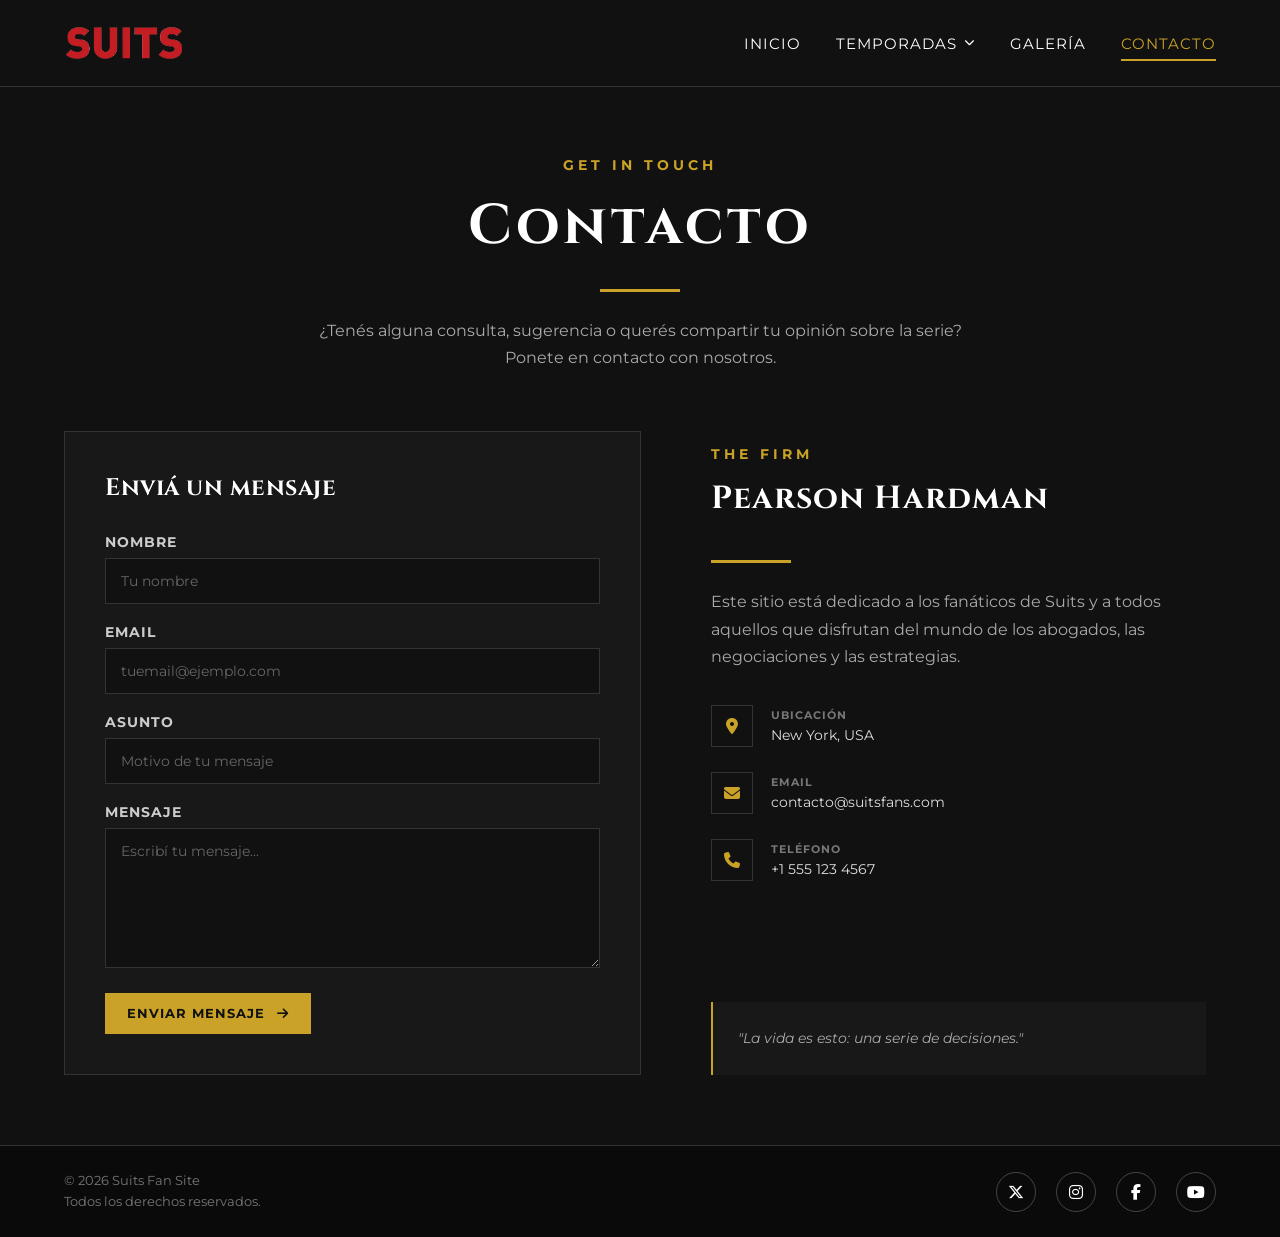
==== contacto.html @ 2948e841 "initial commit" ====
<!DOCTYPE html>
<html lang="es">

<head>
    <meta charset="UTF-8">
    <meta name="viewport" content="width=device-width, initial-scale=1.0">

    <title>Suits | Contacto</title>

    <!-- Font Awesome -->
    <link rel="stylesheet" href="https://cdnjs.cloudflare.com/ajax/libs/font-awesome/6.5.2/css/all.min.css">
    <link rel="preconnect" href="https://fonts.googleapis.com">
    <link rel="preconnect" href="https://fonts.gstatic.com" crossorigin>
    <link
        href="https://fonts.googleapis.com/css2?family=Cinzel:wght@400;500;600;700&family=Montserrat:wght@400;500;600;700&display=swap"
        rel="stylesheet">
    <!-- Hoja de estilos -->
    <link rel="stylesheet" href="CSS/estilos.css">
</head>

<body>

    <!-- CABECERA -->
    <header class="header">
        <div class="contenedor header-contenido">

            <a href="index.html" class="logo">
                <img src="IMG/logo.webp" alt="Suits">
            </a>

            <nav class="navegacion">

                <button class="boton-menu" aria-label="Abrir menú">
                    <i class="fa-solid fa-bars"></i>
                </button>

                <ul>
                    <li><a href="index.html">Inicio</a></li>
                    <li class="menu-desplegable">
    <a href="temporadas.html" class="enlace-temporadas">
        Temporadas
        <i class="fa-solid fa-chevron-down"></i>
    </a>

    <ul class="submenu-temporadas">
        <li>
            <a href="temporada.html?temporada=1">Temporada 1</a>
        </li>
        <li>
            <a href="temporada.html?temporada=2">Temporada 2</a>
        </li>
        <li>
            <a href="temporada.html?temporada=3">Temporada 3</a>
        </li>
        <li>
            <a href="temporada.html?temporada=4">Temporada 4</a>
        </li>
        <li>
            <a href="temporada.html?temporada=5">Temporada 5</a>
        </li>
        <li>
            <a href="temporada.html?temporada=6">Temporada 6</a>
        </li>
        <li>
            <a href="temporada.html?temporada=7">Temporada 7</a>
        </li>
        <li>
            <a href="temporada.html?temporada=8">Temporada 8</a>
        </li>
        <li>
            <a href="temporada.html?temporada=9">Temporada 9</a>
        </li>
    </ul>
</li>
                    <li><a href="galerias.html">Galería</a></li>
                    <li><a href="contacto.html" class="activo">Contacto</a></li>
                </ul>

            </nav>


        </div>
    </header>


    <!-- CONTENIDO PRINCIPAL -->
    <main>

        <section class="contacto">

            <div class="contenedor">

                <!-- TÍTULO -->
                <div class="titulo-seccion">

                    <p class="subtitulo">GET IN TOUCH</p>

                    <h1>Contacto</h1>

                    <div class="linea-dorada"></div>

                    <p>
                        ¿Tenés alguna consulta, sugerencia o querés compartir
                        tu opinión sobre la serie? Ponete en contacto con nosotros.
                    </p>

                </div>


                <!-- CONTENIDO DE CONTACTO -->
                <div class="contenido-contacto">

                    <!-- FORMULARIO -->
                    <div class="formulario-contacto">

                        <h2>Enviá un mensaje</h2>

                        <form>

                            <div class="campo">
                                <label for="nombre">Nombre</label>

                                <input type="text" id="nombre" name="nombre" placeholder="Tu nombre" required>
                            </div>


                            <div class="campo">
                                <label for="email">Email</label>

                                <input type="email" id="email" name="email" placeholder="tuemail@ejemplo.com" required>
                            </div>


                            <div class="campo">
                                <label for="asunto">Asunto</label>

                                <input type="text" id="asunto" name="asunto" placeholder="Motivo de tu mensaje"
                                    required>
                            </div>


                            <div class="campo">
                                <label for="mensaje">Mensaje</label>

                                <textarea id="mensaje" name="mensaje" rows="6" placeholder="Escribí tu mensaje..."
                                    required></textarea>
                            </div>


                            <button type="submit">
                                Enviar mensaje
                                <i class="fa-solid fa-arrow-right"></i>
                            </button>

                        </form>

                    </div>


                    <!-- INFORMACIÓN -->
                    <div class="informacion-contacto">

                        <p class="subtitulo">THE FIRM</p>

                        <h2>Pearson Hardman</h2>

                        <div class="linea-dorada"></div>

                        <p>
                            Este sitio está dedicado a los fanáticos de Suits
                            y a todos aquellos que disfrutan del mundo de los
                            abogados, las negociaciones y las&nbsp;estrategias.
                        </p>


                        <div class="datos-contacto">

                            <div class="dato">
                                <i class="fa-solid fa-location-dot"></i>

                                <div>
                                    <span>Ubicación</span>
                                    <p>New York, USA</p>
                                </div>
                            </div>


                            <div class="dato">
                                <i class="fa-solid fa-envelope"></i>

                                <div>
                                    <span>Email</span>
                                    <p>contacto@suitsfans.com</p>
                                </div>
                            </div>


                            <div class="dato">
                                <i class="fa-solid fa-phone"></i>

                                <div>
                                    <span>Teléfono</span>
                                    <p>+1 555 123 4567</p>
                                </div>
                            </div>

                        </div>


                        <div class="frase-contacto">
                            <p>
                                "La vida es esto: una serie de&nbsp;decisiones."
                            </p>
                        </div>

                    </div>

                </div>

            </div>

        </section>

    </main>


    <!-- PIE DE SITIO -->
    <footer class="footer">

        <div class="contenedor footer-contenido">

            <div class="legales">
                <p>&copy; 2026 Suits Fan Site</p>
                <p>Todos los derechos reservados.</p>
            </div>

            <div class="redes-sociales">

                <a href="#" aria-label="X">
                    <i class="fa-brands fa-x-twitter"></i>
                </a>

                <a href="#" aria-label="Instagram">
                    <i class="fa-brands fa-instagram"></i>
                </a>

                <a href="#" aria-label="Facebook">
                    <i class="fa-brands fa-facebook-f"></i>
                </a>

                <a href="#" aria-label="YouTube">
                    <i class="fa-brands fa-youtube"></i>
                </a>

            </div>

        </div>

    </footer>
    <script src="JS/script.js"></script>

</body>

</html>
---- CSS/estilos.css ----
/* =========================================================
   SUITS FAN SITE — ESTILOS PRINCIPALES
   ========================================================= */


/* =========================================================
   1. ESTILOS GENERALES
   ========================================================= */

* {
    margin: 0;
    padding: 0;
    box-sizing: border-box;
}

html {
    scroll-behavior: smooth;
}

body {
    min-height: 100vh;
    display: flex;
    flex-direction: column;

    font-family: "Montserrat", sans-serif;
    color: #ffffff;
    background-color: #111111;
}

main {
    flex: 1;
}

.contenedor {
    width: 90%;
    max-width: 1200px;
    margin: 0 auto;
}

h1,
h2,
h3,
.logo {
    font-family: "Cinzel", serif;
}


/* =========================================================
   2. ELEMENTOS GENERALES
   ========================================================= */

.subtitulo {
    margin-bottom: 15px;

    color: #c9a227;
    font-size: 0.85rem;
    font-weight: bold;
    letter-spacing: 4px;
}

.linea-dorada {
    width: 80px;
    height: 3px;
    margin: 25px 0 30px;

    background-color: #c9a227;
}

.titulo-seccion {
    max-width: 700px;
    margin: 0 auto 60px;

    text-align: center;
}

.titulo-seccion h1 {
    margin-bottom: 20px;

    font-size: 3.5rem;
    letter-spacing: 4px;
}

.titulo-seccion .linea-dorada {
    margin: 25px auto;
}

.titulo-seccion > p:last-child {
    color: #aaaaaa;
    line-height: 1.7;
}


/* =========================================================
   3. HEADER
   ========================================================= */

.header {
    padding: 25px 0;

    background-color: #111111;
    border-bottom: 1px solid #333333;
}

.header-contenido {
    display: flex;
    justify-content: space-between;
    align-items: center;
}


/* LOGO */

.logo {
    display: flex;
    align-items: center;

    color: #ffffff;
    text-decoration: none;

    transition: color 0.3s ease;
}

.logo img {
    display: block;
    width: 120px;
    height: auto;
}

.logo:hover {
    color: #c9a227;
}


/* NAVEGACIÓN */

.navegacion ul {
    display: flex;
    gap: 35px;

    list-style: none;
}

.navegacion a {
    position: relative;

    color: #ffffff;
    text-decoration: none;

    font-size: 0.95rem;
    text-transform: uppercase;
    letter-spacing: 1px;

    transition: color 0.3s ease;
}

.navegacion a::after {
    content: "";

    position: absolute;
    left: 0;
    bottom: -8px;

    width: 0;
    height: 2px;

    background-color: #c9a227;

    transition: width 0.3s ease;
}

.navegacion a:hover,
.navegacion a.activo {
    color: #c9a227;
}

.navegacion a:hover::after,
.navegacion a.activo::after {
    width: 100%;
}


/* =========================================================
   4. BOTONES
   ========================================================= */

.boton-principal {
    display: inline-flex;
    align-items: center;
    gap: 12px;

    padding: 14px 24px;

    color: #111111;
    background-color: #c9a227;

    text-decoration: none;
    font-size: 0.8rem;
    font-weight: bold;
    text-transform: uppercase;
    letter-spacing: 1px;

    transition:
        background-color 0.3s ease,
        transform 0.3s ease;
}

.boton-principal:hover {
    background-color: #ffffff;
    transform: translateX(5px);
}


/* =========================================================
   5. INICIO — HERO
   ========================================================= */

.inicio {
    position: relative;

    min-height: calc(100vh - 100px);

    display: flex;
    align-items: center;

    overflow: hidden;
}

.video-fondo {
    position: absolute;
    inset: 0;

    width: 100%;
    height: 100%;

    object-fit: cover;
    z-index: 0;
}

.overlay-video {
    position: absolute;
    inset: 0;

    width: 100%;
    height: 100%;

    background:
        linear-gradient(
            90deg,
            rgba(0, 0, 0, 0.9) 0%,
            rgba(0, 0, 0, 0.65) 45%,
            rgba(0, 0, 0, 0.35) 100%
        );

    z-index: 1;
}

.contenido-inicio {
    position: relative;
    z-index: 2;

    display: flex;
    align-items: center;

    width: 100%;
    padding: 0 30px;
}

.texto-inicio {
    max-width: 650px;
}

.texto-inicio h1 {
    font-size: 6rem;
    line-height: 1;
    font-weight: 700;
    letter-spacing: 12px;
}

.texto-inicio p:not(.subtitulo) {
    max-width: 550px;
    margin-bottom: 25px;

    color: #dddddd;
    font-size: 1.05rem;
    line-height: 1.8;
}

.texto-inicio .linea-dorada {
    margin: 25px 0 30px;
}


/* =========================================================
   6. INICIO — INTRODUCCIÓN
   ========================================================= */

.introduccion {
    padding: 100px 0;

    background-color: #151515;

    border-top: 1px solid #222222;
    border-bottom: 1px solid #222222;
}

.contenido-introduccion {
    display: flex;
    justify-content: space-between;
    align-items: center;
    gap: 80px;
}

.texto-introduccion {
    flex: 1;
    max-width: 700px;
}

.texto-introduccion h2 {
    font-size: 3rem;
    line-height: 1.2;
    letter-spacing: 2px;
}

.texto-introduccion p:not(.subtitulo) {
    margin-bottom: 18px;

    color: #aaaaaa;
    font-size: 0.95rem;
    line-height: 1.8;
}

.texto-introduccion .linea-dorada {
    margin: 25px 0 30px;
}

.dato-introduccion {
    width: 220px;
    min-width: 220px;
    height: 220px;

    display: flex;
    flex-direction: column;
    justify-content: center;
    align-items: center;

    background-color: #111111;
    border: 1px solid #333333;

    text-align: center;
}

.dato-introduccion span {
    color: #777777;
    font-size: 0.75rem;
    letter-spacing: 2px;
}

.dato-introduccion strong {
    margin: 10px 0;

    color: #c9a227;
    font-size: 5rem;
    line-height: 1;
}

.dato-introduccion p {
    color: #cccccc;

    font-size: 0.8rem;
    text-transform: uppercase;
    letter-spacing: 2px;
}


/* =========================================================
   7. INICIO — PERSONAJES
   ========================================================= */

.personajes {
    padding: 100px 0;
}

.lista-personajes {
    display: flex;
    flex-wrap: wrap;
    gap: 20px;
}

.tarjeta-personaje {
    position: relative;

    flex: 1 1 calc(33.333% - 20px);

    min-width: 280px;
    height: 360px;

    display: flex;
    align-items: flex-end;

    padding: 30px;

    overflow: hidden;

    background-color: #181818;
    background-size: 100%;
    background-position: center;

    border: 1px solid #333333;

    transition:
        transform 0.3s ease,
        border-color 0.3s ease,
        background-size 0.5s ease;
}

.tarjeta-personaje::before {
    content: "";

    position: absolute;
    inset: 0;

    background:
        linear-gradient(
            to top,
            rgba(0, 0, 0, 0.95) 0%,
            rgba(0, 0, 0, 0.65) 45%,
            rgba(0, 0, 0, 0.15) 100%
        );

    z-index: 1;

    transition: background 0.4s ease;
}

.contenido-personaje,
.info-personaje {
    position: relative;
    z-index: 2;
}

.contenido-personaje {
    width: 100%;
}

.numero-personaje {
    position: absolute;
    top: -285px;
    right: 0;

    color: #c9a227;
    font-size: 2.5rem;
    font-weight: bold;
    line-height: 1;

    opacity: 0.8;
    z-index: 2;
}

.tarjeta-personaje h3 {
    margin: 0;

    color: #ffffff;
    font-size: 1.5rem;
    letter-spacing: 1px;
}

.tarjeta-personaje .info-personaje > p {
    margin-top: 7px;

    color: #c9a227;

    font-size: 0.75rem;
    font-weight: bold;
    text-transform: uppercase;
    letter-spacing: 1px;
}

.linea-personaje {
    width: 40px;
    height: 2px;

    margin: 20px 0;

    background-color: #c9a227;
}

.tarjeta-personaje .info-personaje > span:last-child {
    color: #bbbbbb;
    font-size: 0.85rem;
    line-height: 1.6;
}

.tarjeta-personaje:hover {
    transform: translateY(-6px);
    border-color: #c9a227;
    background-size: 108%;
}

.tarjeta-personaje:hover::before {
    background:
        linear-gradient(
            to top,
            rgba(0, 0, 0, 0.98) 0%,
            rgba(0, 0, 0, 0.55) 55%,
            rgba(0, 0, 0, 0.1) 100%
        );
}


/* IMÁGENES DE PERSONAJES */

.personaje-harvey {
    background-image: url("../IMG/harvey.webp");
    background-position: center 5%;
}

.personaje-mike {
    background-image: url("../IMG/mike.webp");
    background-position: center 0%;
}

.personaje-donna {
    background-image: url("../IMG/donna.webp");
    background-position: center 20%;
}

.personaje-louis {
    background-image: url("../IMG/louis.webp");
    background-position: center 15%;
}

.personaje-jessica {
    background-image: url("../IMG/jessica.webp");
    background-position: center 5%;
}

.personaje-rachel {
    background-image: url("../IMG/rachel.webp");
    background-position: center 10%;
}


/* =========================================================
   8. INICIO — TEMPORADAS DESTACADAS
   ========================================================= */

.temporadas-destacadas {
    padding: 100px 0;

    background-color: #151515;
    border-top: 1px solid #222222;
}

.lista-destacadas {
    display: flex;
    gap: 20px;
}

.destacada {
    position: relative;

    flex: 1;
    height: 350px;

    display: flex;
    align-items: flex-end;

    padding: 30px;

    overflow: hidden;

    background-size: cover;
    background-position: center;

    border: 1px solid #333333;

    transition:
        transform 0.3s ease,
        border-color 0.3s ease;
}

.destacada::before {
    content: "";

    position: absolute;
    inset: 0;

    background:
        linear-gradient(
            to top,
            rgba(0, 0, 0, 0.95) 0%,
            rgba(0, 0, 0, 0.55) 45%,
            rgba(0, 0, 0, 0.15) 100%
        );
}

.destacada > div {
    position: relative;
    z-index: 1;
}

.destacada > div > span {
    display: block;
    margin-bottom: 8px;

    color: #c9a227;
    font-size: 0.8rem;
    font-weight: bold;
    letter-spacing: 2px;
}

.destacada h3 {
    margin-bottom: 10px;

    font-size: 1.7rem;
    letter-spacing: 1px;
}

.destacada p {
    max-width: 300px;

    color: #bbbbbb;
    font-size: 0.9rem;
    line-height: 1.5;
}

.destacada:hover {
    transform: translateY(-6px);
    border-color: #c9a227;
}

.boton-temporadas {
    display: flex;
    justify-content: center;
    margin-top: 45px;
}


/* IMÁGENES DESTACADAS */

.temporada-destacada-1 {
    background-image: url("../IMG/temporada01.webp");
    background-position: center 5%;
}

.temporada-destacada-5 {
    background-image: url("../IMG/temporada05.webp");
    background-position: center 50%;
}

.temporada-destacada-9 {
    background-image: url("../IMG/temporada09.webp");
    background-position: center 35%;
}


/* =========================================================
   9. TEMPORADAS
   ========================================================= */

.temporadas {
    padding: 70px 0;
}

.lista-temporadas {
    display: flex;
    flex-wrap: wrap;
    gap: 25px;
}

.tarjeta-temporada {
    position: relative;

    flex: 1 1 calc(33.333% - 25px);

    min-width: 280px;
    height: 280px;

    display: flex;
    flex-direction: column;
    justify-content: flex-end;

    padding: 30px;

    overflow: hidden;

    background-color: #181818;
    background-size: cover;
    background-position: center;

    border: 1px solid #333333;

    transition:
        transform 0.35s ease,
        border-color 0.35s ease;
}

.tarjeta-temporada::before {
    content: "";

    position: absolute;
    inset: 0;

    background:
        linear-gradient(
            to top,
            rgba(0, 0, 0, 0.97) 0%,
            rgba(0, 0, 0, 0.70) 45%,
            rgba(0, 0, 0, 0.20) 100%
        );

    z-index: 1;

    transition: background 0.4s ease;
}

.numero-temporada {
    position: absolute;
    top: 20px;
    right: 25px;

    color: #c9a227;

    font-size: 3.8rem;
    font-weight: 700;
    line-height: 1;

    opacity: 0.75;
    z-index: 2;

    transition:
        transform 0.35s ease,
        opacity 0.35s ease;
}

.contenido-tarjeta {
    position: relative;

    display: flex;
    flex-direction: column;
    gap: 8px;

    z-index: 2;
}

.contenido-tarjeta::before {
    content: "";

    width: 35px;
    height: 2px;

    margin-bottom: 4px;

    background-color: #c9a227;

    transition: width 0.35s ease;
}

.contenido-tarjeta h2 {
    font-size: 1.45rem;
    letter-spacing: 1px;
}

.contenido-tarjeta p {
    color: #cccccc;
    font-size: 0.85rem;
}

.contenido-tarjeta a {
    width: fit-content;

    display: inline-flex;
    align-items: center;
    gap: 8px;

    margin-top: 8px;

    color: #c9a227;

    font-size: 0.78rem;
    font-weight: 700;

    text-decoration: none;
    text-transform: uppercase;
    letter-spacing: 1.5px;

    transition:
        color 0.3s ease,
        gap 0.3s ease;
}

.contenido-tarjeta a::after {
    content: "→";

    font-size: 1rem;

    transition: transform 0.3s ease;
}

.contenido-tarjeta a:hover {
    gap: 12px;
    color: #ffffff;
}

.contenido-tarjeta a:hover::after {
    transform: translateX(3px);
}

.tarjeta-temporada:hover {
    transform: translateY(-7px);
    border-color: #c9a227;
}

.tarjeta-temporada:hover .numero-temporada {
    transform: translateY(-4px);
    opacity: 1;
}

.tarjeta-temporada:hover .contenido-tarjeta::before {
    width: 60px;
}


/* IMÁGENES DE TEMPORADAS */

.temporada-1 {
    background-image: url("../IMG/temporada01.webp");
    background-position: center 0%;
}

.temporada-2 {
    background-image: url("../IMG/temporada02.webp");
    background-position: center 10%;
}

.temporada-3 {
    background-image: url("../IMG/temporada03.webp");
    background-position: center 0%;
}

.temporada-4 {
    background-image: url("../IMG/temporada04.webp");
}

.temporada-5 {
    background-image: url("../IMG/temporada05.webp");
    background-position: center 65%;
}

.temporada-6 {
    background-image: url("../IMG/temporada06.webp");
}

.temporada-7 {
    background-image: url("../IMG/temporada07.webp");
    background-position: center 35%;
}

.temporada-8 {
    background-image: url("../IMG/temporada08.webp");
    background-position: center 65%;
}

.temporada-9 {
    background-image: url("../IMG/temporada09.webp");
    background-position: center 35%;
}


/* =========================================================
   10. GALERÍA
   ========================================================= */

.galeria {
    padding: 70px 0;
}

.contenedor-galeria {
    display: flex;
    flex-wrap: wrap;
    gap: 20px;
}

.foto {
    position: relative;

    flex: 1 1 calc(25% - 20px);

    min-width: 250px;
    height: 300px;

    overflow: hidden;

    background-color: #222222;
    border: 1px solid #333333;

    cursor: pointer;
}

.foto-grande {
    flex: 2 1 calc(50% - 20px);
}

.foto img {
    display: block;

    width: 100%;
    height: 100%;

    object-fit: cover;

    transition:
        transform 0.5s ease,
        filter 0.5s ease;
}

.foto::after {
    content: "";

    position: absolute;
    inset: 0;

    background:
        linear-gradient(
            to top,
            rgba(0, 0, 0, 0.9),
            rgba(0, 0, 0, 0.1)
        );

    opacity: 0.7;

    transition: opacity 0.4s ease;
}

.info-foto {
    position: absolute;

    left: 25px;
    right: 25px;
    bottom: 25px;

    z-index: 2;

    transform: translateY(15px);
    opacity: 0;

    transition:
        opacity 0.4s ease,
        transform 0.4s ease;
}

.info-foto h2 {
    margin-bottom: 5px;

    color: #ffffff;
    font-size: 1.3rem;
}

.info-foto p {
    color: #cccccc;
    font-size: 0.85rem;
}

.foto:hover img {
    transform: scale(1.08);
    filter: brightness(0.65);
}

.foto:hover::after {
    opacity: 1;
}

.foto:hover .info-foto {
    opacity: 1;
    transform: translateY(0);
}

/* =========================================
   LIGHTBOX
   ========================================= */

.lightbox {
    position: fixed;

    inset: 0;

    z-index: 1000;

    display: flex;
    align-items: center;
    justify-content: center;

    padding: 40px;

    background-color: rgba(0, 0, 0, 0.94);

    opacity: 0;
    visibility: hidden;
    pointer-events: none;

    transition:
        opacity 0.3s ease,
        visibility 0.3s ease;
}

.lightbox.activo {
    opacity: 1;
    visibility: visible;
    pointer-events: auto;
}


/* CONTENIDO */

.lightbox-contenido {
    position: relative;

    max-width: min(1000px, 85vw);
    max-height: 85vh;

    text-align: center;
}

.lightbox-contenido img {
    display: block;

    max-width: 100%;
    max-height: 75vh;

    width: auto;
    height: auto;

    object-fit: contain;

    border: 1px solid #333333;
}


/* INFORMACIÓN */

.lightbox-info {
    padding-top: 15px;
}

.lightbox-info h2 {
    margin-bottom: 5px;

    color: #ffffff;

    font-size: 1.3rem;
}

.lightbox-info p {
    color: #aaaaaa;

    font-size: 0.85rem;
}


/* BOTONES */

.lightbox-cerrar,
.lightbox-anterior,
.lightbox-siguiente {
    position: absolute;
    z-index: 10;
    
    width: 45px;
    height: 45px;

    display: flex;
    align-items: center;
    justify-content: center;

    color: #ffffff;

    background-color: rgba(17, 17, 17, 0.85);

    border: 1px solid #444444;

    cursor: pointer;

    transition:
        color 0.3s ease,
        border-color 0.3s ease;
}

.lightbox-cerrar {
    top: 25px;
    right: 25px;
}

.lightbox-anterior {
    left: 25px;
    top: 50%;

    transform: translateY(-50%);
}

.lightbox-siguiente {
    right: 25px;
    top: 50%;

    transform: translateY(-50%);
}


/* HOVER */

.lightbox-cerrar:hover,
.lightbox-anterior:hover,
.lightbox-siguiente:hover {
    color: #c9a227;

    border-color: #c9a227;
}


/* BLOQUEAR SCROLL */

body.lightbox-abierto {
    overflow: hidden;
}

/* =========================================================
   11. CONTACTO
   ========================================================= */

.contacto {
    padding: 70px 0;
}

.contenido-contacto {
    display: flex;
    align-items: stretch;
    gap: 70px;
}


/* =========================================================
   FORMULARIO
   ========================================================= */

.formulario-contacto {
    flex: 1;

    padding: 40px;

    background-color: #181818;
    border: 1px solid #333333;
}

.formulario-contacto h2 {
    margin-bottom: 30px;

    font-size: 1.5rem;
    letter-spacing: 0.5px;
}

.formulario-contacto form {
    display: flex;
    flex-direction: column;
    gap: 20px;
}

.campo {
    display: flex;
    flex-direction: column;
    gap: 8px;
}

.campo label {
    color: #cccccc;

    font-size: 0.85rem;
    font-weight: 700;

    text-transform: uppercase;
    letter-spacing: 1px;
}

.campo input,
.campo textarea {
    width: 100%;

    padding: 13px 15px;

    color: #ffffff;
    background-color: #111111;

    border: 1px solid #333333;
    outline: none;

    font-family: inherit;
    font-size: 0.9rem;

    transition:
        border-color 0.3s ease,
        box-shadow 0.3s ease;
}

.campo input {
    height: 46px;
}

.campo textarea {
    min-height: 140px;
    resize: vertical;
}

.campo input::placeholder,
.campo textarea::placeholder {
    color: #666666;
}

.campo input:focus,
.campo textarea:focus {
    border-color: #c9a227;

    box-shadow:
        0 0 0 2px rgba(201, 162, 39, 0.1);
}


/* =========================================================
   BOTÓN DEL FORMULARIO
   ========================================================= */

.formulario-contacto button {
    width: fit-content;

    display: flex;
    align-items: center;
    gap: 12px;

    margin-top: 5px;
    padding: 13px 22px;

    color: #111111;
    background-color: #c9a227;

    border: none;

    font-family: inherit;
    font-size: 0.8rem;
    font-weight: 700;

    text-transform: uppercase;
    letter-spacing: 1px;

    cursor: pointer;

    transition:
        background-color 0.3s ease,
        transform 0.3s ease;
}

.formulario-contacto button:hover {
    background-color: #ffffff;
    transform: translateX(5px);
}


/* =========================================================
   INFORMACIÓN DE CONTACTO
   ========================================================= */

.informacion-contacto {
    flex: 1;

    display: flex;
    flex-direction: column;

    padding: 15px 10px 0 0;
}

.informacion-contacto h2 {
    margin-bottom: 20px;

    font-size: 2rem;
    letter-spacing: 1px;
}

.informacion-contacto .linea-dorada {
    margin: 20px 0 25px;
}

.informacion-contacto > p:not(.subtitulo) {
    max-width: 520px;
    margin-bottom: 35px;

    color: #aaaaaa;

    line-height: 1.7;
}


/* =========================================================
   DATOS DE CONTACTO
   ========================================================= */

.datos-contacto {
    display: flex;
    flex-direction: column;
    gap: 25px;
}

.dato {
    display: flex;
    align-items: center;
    gap: 18px;
}

.dato i {
    width: 42px;
    height: 42px;

    flex-shrink: 0;

    display: flex;
    justify-content: center;
    align-items: center;

    color: #c9a227;

    border: 1px solid #333333;

    transition:
        color 0.3s ease,
        border-color 0.3s ease;
}

.dato:hover i {
    color: #ffffff;
    border-color: #c9a227;
}

.dato span {
    display: block;

    margin-bottom: 4px;

    color: #777777;

    font-size: 0.7rem;
    font-weight: 700;

    text-transform: uppercase;
    letter-spacing: 1px;
}

.dato p {
    color: #dddddd;

    font-size: 0.9rem;
}


/* =========================================================
   FRASE
   ========================================================= */

.frase-contacto {
    margin-top: auto;
    padding: 25px;

    background-color: #181818;

    border-left: 2px solid #c9a227;
}

.frase-contacto p {
    color: #aaaaaa;

    font-size: 0.9rem;
    font-style: italic;
    line-height: 1.6;
}


/* =========================================================
   MENSAJE DE ÉXITO
   ========================================================= */

.mensaje-exito {
    margin-top: 10px;
    padding: 12px;

    color: #c9a227;
    background-color: #181818;

    border: 1px solid #333333;

    text-align: center;

    font-size: 0.9rem;
}

/* =========================================================
   12. DETALLE DE TEMPORADA
   ========================================================= */

.detalle-temporada {
    padding: 90px 0;
    background-color: #111111;
}

.contenido-detalle {
    display: flex;
    align-items: center;
    justify-content: space-between;
    gap: 70px;
}


/* INFORMACIÓN */

.texto-detalle {
    flex: 1;
    max-width: 600px;
}

.texto-detalle .subtitulo {
    margin-bottom: 12px;
}

.texto-detalle h1 {
    margin-bottom: 20px;

    font-size: 3.5rem;
    line-height: 1.1;
}

.texto-detalle > p:not(.subtitulo) {
    margin-top: 25px;

    color: #cccccc;

    font-size: 1rem;
    line-height: 1.8;
}


/* DATOS */

.datos-temporada {
    display: flex;
    gap: 60px;

    margin-top: 35px;
    padding-top: 25px;

    border-top: 1px solid #333333;
}

.datos-temporada div {
    display: flex;
    flex-direction: column;
    gap: 8px;
}

.datos-temporada span {
    color: #888888;

    font-size: 0.7rem;
    font-weight: 700;
    letter-spacing: 2px;
}

.datos-temporada p {
    color: #c9a227;

    font-family: "Cinzel", serif;
    font-size: 1.4rem;
    font-weight: 600;
}


/* BOTÓN VOLVER */

.volver-temporadas {
    display: inline-flex;
    align-items: center;
    gap: 10px;

    margin-top: 40px;

    color: #c9a227;

    font-size: 0.8rem;
    font-weight: 700;

    text-decoration: none;
    text-transform: uppercase;
    letter-spacing: 1.5px;

    transition:
        color 0.3s ease,
        gap 0.3s ease;
}

.volver-temporadas:hover {
    color: #ffffff;
    gap: 14px;
}


/* IMAGEN */

.imagen-detalle {
    position: relative;

    flex: 0 0 420px;

    overflow: hidden;

    background-color: #181818;
    border: 1px solid #333333;
}

.imagen-detalle::after {
    content: "";

    position: absolute;
    inset: 0;

    border: 1px solid rgba(201, 162, 39, 0.25);

    pointer-events: none;

    transition: border-color 0.3s ease;
}

.imagen-detalle img {
    display: block;

    width: 100%;
    height: 520px;

    object-fit: cover;
}

.imagen-detalle:hover {
    border-color: #c9a227;
}

.imagen-detalle:hover::after {
    border-color: rgba(201, 162, 39, 0.7);
}


/* NAVEGACIÓN ENTRE TEMPORADAS */

.navegacion-temporadas {
    display: flex;
    justify-content: space-between;
    gap: 30px;

    margin-top: 50px;
    padding-top: 30px;

    border-top: 1px solid #333333;
}

.nav-temporada {
    display: flex;
    align-items: center;
    gap: 12px;

    color: #c9a227;
    text-decoration: none;

    transition:
        color 0.3s ease,
        gap 0.3s ease;
}

.nav-temporada span {
    display: flex;
    flex-direction: column;
    gap: 5px;
}

.nav-temporada small {
    color: #777777;

    font-size: 0.65rem;
    font-weight: 700;

    text-transform: uppercase;
    letter-spacing: 1.5px;
}

.nav-temporada strong {
    color: #ffffff;

    font-family: "Cinzel", serif;
    font-size: 0.9rem;
    font-weight: 600;
}

.nav-temporada i {
    font-size: 0.8rem;
    transition: transform 0.3s ease;
}

.nav-temporada.anterior:hover,
.nav-temporada.siguiente:hover {
    color: #ffffff;
    gap: 16px;
}

.nav-temporada.siguiente {
    text-align: right;
}

.nav-temporada.anterior:hover i {
    transform: translateX(-3px);
}

.nav-temporada.siguiente:hover i {
    transform: translateX(3px);
}


/* AJUSTE DEL TÍTULO
   Se conserva porque forma parte del ajuste visual actual. */

#titulo-temporada {
    margin-right: -20px;
}


/* =========================================================
   13. LISTA DE EPISODIOS
   ========================================================= */

.episodios {
    padding: 90px 0 100px;

    background-color: #0a0a0a;
    border-top: 1px solid #222222;
}

.episodios .titulo-seccion {
    margin-bottom: 50px;
}

.episodios .titulo-seccion h2 {
    font-size: 2.8rem;
}

.lista-episodios {
    display: flex;
    flex-direction: column;

    border-top: 1px solid #333333;
}

.episodio {
    position: relative;

    display: grid;
    grid-template-columns: 80px 1fr auto;
    align-items: center;

    padding: 25px 20px;

    border-bottom: 1px solid #333333;

    cursor: pointer;

    transition:
        background-color 0.3s ease,
        border-color 0.3s ease;
}

.episodio:hover {
    background-color: #151515;
    border-color: #444444;
}


/* NÚMERO */

.numero-episodio {
    color: #c9a227;

    font-family: "Cinzel", serif;
    font-size: 1.4rem;
    font-weight: 600;
}


/* INFORMACIÓN */

.info-episodio {
    display: flex;
    flex-direction: column;
    gap: 6px;
}

.info-episodio h3 {
    margin: 0;

    color: #ffffff;

    font-family: "Cinzel", serif;
    font-size: 1.1rem;
    font-weight: 600;
}

.info-episodio p {
    margin: 0;

    color: #777777;

    font-size: 0.75rem;
    text-transform: uppercase;
    letter-spacing: 1px;
}


/* ÍCONO */

.icono-episodio {
    color: #c9a227;
    font-size: 0.9rem;

    transition:
        transform 0.3s ease,
        color 0.3s ease;
}

.episodio:hover .icono-episodio {
    color: #ffffff;
}


/* SINOPSIS */

.sinopsis-episodio {
    grid-column: 2 / 3;

    max-height: 0;
    overflow: hidden;

    margin-top: 0;

    color: #aaaaaa;

    font-size: 0.9rem;
    line-height: 1.7;

    opacity: 0;

    transition:
        max-height 0.4s ease,
        margin-top 0.4s ease,
        opacity 0.4s ease;
}


/* EPISODIO ABIERTO */

.episodio.abierto {
    background-color: #151515;
    border-color: #c9a227;
}

.episodio.abierto .icono-episodio {
    color: #ffffff;
    transform: rotate(90deg);
}

.episodio.abierto .sinopsis-episodio {
    max-height: 200px;
    margin-top: 15px;
    opacity: 1;
}


/* =========================================================
   14. FOOTER
   ========================================================= */

.footer {
    padding: 25px 0;

    background-color: #0a0a0a;
    border-top: 1px solid #333333;
}

.footer-contenido {
    display: flex;
    justify-content: space-between;
    align-items: center;
}

.legales {
    color: #777777;
    font-size: 0.8rem;
    line-height: 1.6;
}

.redes-sociales {
    display: flex;
    gap: 20px;
}

.redes-sociales a {
    width: 40px;
    height: 40px;

    display: flex;
    justify-content: center;
    align-items: center;

    color: #ffffff;

    border: 1px solid #444444;
    border-radius: 50%;

    text-decoration: none;

    transition: all 0.3s ease;
}

.redes-sociales a:hover {
    color: #c9a227;
    border-color: #c9a227;
    transform: translateY(-3px);
}


/* =========================================================
   15. MENÚ HAMBURGUESA
   ========================================================= */

.boton-menu {
    display: none;

    width: 42px;
    height: 42px;

    color: #ffffff;
    background-color: transparent;

    border: 1px solid #333333;

    font-size: 1.2rem;
    cursor: pointer;

    transition:
        color 0.3s ease,
        border-color 0.3s ease;
}

.boton-menu:hover {
    color: #c9a227;
    border-color: #c9a227;
}


/* =========================================================
   16. RESPONSIVE — TABLET GRANDE
   ========================================================= */

@media (max-width: 900px) {

    /* TEMPORADAS */

    .tarjeta-temporada {
        flex: 1 1 calc(50% - 25px);
    }


    /* GALERÍA */

    .foto,
    .foto-grande {
        flex: 1 1 calc(50% - 20px);
    }


    /* DETALLE DE TEMPORADA */

    .contenido-detalle {
        gap: 40px;
    }

    .imagen-detalle {
        flex: 0 0 340px;
    }

    .imagen-detalle img {
        height: 450px;
    }

    .texto-detalle h1 {
        font-size: 3rem;
    }
}


/* =========================================================
   17. RESPONSIVE — TABLET / CELULAR
   ========================================================= */

@media (max-width: 800px) {
    /* HEADER */

    .header-contenido {
        flex-direction: row;
        justify-content: space-between;
    }


    /* MENÚ */

    .navegacion {
        position: relative;
    }

    .boton-menu {
        display: flex;
        justify-content: center;
        align-items: center;
    }

    .navegacion ul {
        position: absolute;

        top: 55px;
        right: 0;

        width: 200px;

        display: none;
        flex-direction: column;
        gap: 0;

        padding: 10px 0;

        background-color: #111111;
        border: 1px solid #333333;

        z-index: 100;
    }

    .navegacion ul.menu-abierto {
        display: flex;
    }

    .navegacion li {
        width: 100%;
    }

    .navegacion a {
        display: block;
        width: 100%;

        padding: 14px 20px;

        font-size: 0.8rem;
    }

    .navegacion a::after {
        display: none;
    }


    /* INICIO */

    .inicio {
        min-height: calc(100vh - 85px);
    }

    .contenido-inicio {
        justify-content: center;

        padding: 0 10px;

        text-align: center;
    }

    .texto-inicio {
        max-width: 600px;
    }

    .texto-inicio h1 {
        font-size: 4.5rem;
        letter-spacing: 8px;
    }

    .texto-inicio .linea-dorada {
        margin: 25px auto 30px;
    }

    .texto-inicio p:not(.subtitulo) {
        max-width: 100%;
    }

    .boton-principal {
        justify-content: center;
    }


    /* SECCIONES DEL INICIO */

    .introduccion,
    .personajes,
    .temporadas-destacadas {
        padding: 70px 0;
    }

    .contenido-introduccion {
        flex-direction: column;
        gap: 50px;
    }

    .texto-introduccion {
        max-width: 100%;
        text-align: center;
    }

    .texto-introduccion .linea-dorada {
        margin: 25px auto 30px;
    }

    .dato-introduccion {
        width: 180px;
        min-width: 180px;
        height: 180px;
    }

    .dato-introduccion strong {
        font-size: 4rem;
    }


    /* PERSONAJES */

    .lista-personajes {
        gap: 15px;
    }

    .tarjeta-personaje {
        flex: 1 1 calc(50% - 15px);
    }


    /* TEMPORADAS DESTACADAS */

    .lista-destacadas {
        flex-direction: column;
    }

    .destacada {
        width: 100%;
        height: 300px;
    }


    /* CONTACTO */

    .contenido-contacto {
        flex-direction: column;
        gap: 50px;
    }

    .formulario-contacto,
    .informacion-contacto {
        width: 100%;
    }

    .informacion-contacto {
        padding-top: 0;
    }


    /* FOOTER */

    .footer-contenido {
        flex-direction: column;
        gap: 20px;

        text-align: center;
    }


    /* DETALLE DE TEMPORADA */

    .detalle-temporada {
        padding: 70px 0;
    }

    .contenido-detalle {
        flex-direction: column-reverse;
        align-items: stretch;
        gap: 50px;
    }

    .texto-detalle {
        max-width: none;
        text-align: center;
    }

    .texto-detalle h1 {
        font-size: 3.5rem;
    }

    .texto-detalle > p:not(.subtitulo) {
        max-width: 100%;
    }

    .texto-detalle .linea-dorada {
        margin: 25px auto 30px;
    }

    .datos-temporada {
        justify-content: center;
    }

    .imagen-detalle {
        width: 100%;
        max-width: 450px;

        flex: none;

        margin: 0 auto;
    }

    .imagen-detalle img {
        height: 520px;
    }

    /* DROPDOWN DE TEMPORADAS EN MOBILE */

.menu-desplegable {
    width: 100%;
}

.enlace-temporadas {
    justify-content: center;
}

.submenu-temporadas {
    position: static;

    width: 100%;
    min-width: 0;

    padding: 5px 0;

    background-color: #151515;

    border: none;

    transform: none;

    opacity: 1;
    visibility: visible;

    pointer-events: auto;

    display: none;
}

.submenu-temporadas::before {
    display: none;
}

.menu-desplegable.submenu-abierto .submenu-temporadas {
    display: flex;
}

.menu-desplegable.submenu-abierto .enlace-temporadas i {
    transform: rotate(180deg);
}

.submenu-temporadas li a {
    padding: 10px;

    text-align: center;

    font-size: 0.75rem;
}

.submenu-temporadas li a:hover {
    padding-left: 10px;
}
}


/* =========================================================
   18. RESPONSIVE — CELULAR
   ========================================================= */

@media (max-width: 600px) {

    /* SECCIONES */

    .temporadas,
    .galeria {
        padding: 50px 0;
    }

    .titulo-seccion {
        margin-bottom: 40px;
    }

    .titulo-seccion h1 {
        font-size: 2.5rem;
    }


    /* TEMPORADAS */

    .tarjeta-temporada {
        flex: 1 1 100%;

        min-width: 0;
        height: 240px;
    }

    .numero-temporada {
        font-size: 3.5rem;
    }


    /* PERSONAJES */

    .tarjeta-personaje {
        flex: 1 1 100%;
    }


    /* TEMPORADAS DESTACADAS */

    .destacada {
        height: 280px;
    }

    .boton-temporadas .boton-principal {
        width: 100%;

        justify-content: center;
        text-align: center;
    }


    /* INTRODUCCIÓN */

    .texto-introduccion h2 {
        font-size: 2.2rem;
    }


    /* GALERÍA */

    .foto,
    .foto-grande {
        flex: 1 1 100%;
        height: 280px;
    }


    /* CONTACTO */

    .formulario-contacto {
        padding: 25px 20px;
    }

    .formulario-contacto button {
        width: 100%;
        justify-content: center;
    }

    .informacion-contacto h2 {
        font-size: 1.6rem;
    }


    /* DETALLE */

    .detalle-temporada {
        padding: 55px 0;
    }

    .texto-detalle h1 {
        font-size: 2.5rem;
    }

    .texto-detalle > p:not(.subtitulo) {
        font-size: 0.9rem;
        line-height: 1.7;
    }

    .datos-temporada {
        gap: 40px;

        margin-top: 30px;
        padding-top: 20px;
    }

    .datos-temporada p {
        font-size: 1.2rem;
    }

    .volver-temporadas {
        margin-top: 30px;
    }

    .imagen-detalle {
        max-width: 100%;
    }

    .imagen-detalle img {
        height: 420px;
    }


    /* EPISODIOS */

    .episodios {
        padding: 60px 0 70px;
    }

    .episodios .titulo-seccion {
        margin-bottom: 35px;
    }

    .episodios .titulo-seccion h2 {
        font-size: 2.3rem;
    }

    .episodio {
        grid-template-columns: 50px 1fr auto;
        padding: 20px 10px;
    }

    .numero-episodio {
        font-size: 1.1rem;
    }

    .info-episodio h3 {
        font-size: 0.95rem;
    }

    .info-episodio p {
        font-size: 0.65rem;
    }

    .sinopsis-episodio {
        grid-column: 2 / 4;
        font-size: 0.82rem;
    }

    /* LIGHTBOX */

.lightbox {
    padding: 25px 15px;
}

.lightbox-contenido {
    max-width: 90vw;
}

.lightbox-contenido img {
    max-height: 65vh;
}

.lightbox-cerrar {
    top: 15px;
    right: 15px;
}

.lightbox-anterior,
.lightbox-siguiente {
    width: 38px;
    height: 38px;
}

.lightbox-anterior {
    left: 10px;
}

.lightbox-siguiente {
    right: 10px;
}

.lightbox-info h2 {
    font-size: 1.05rem;
}

.lightbox-info p {
    font-size: 0.75rem;
}
}


/* =========================================================
   19. RESPONSIVE — CELULAR PEQUEÑO
   ========================================================= */

@media (max-width: 480px) {

    /* HEADER */

    .header {
        padding: 20px 0;
    }

    .logo {
        font-size: 1.7rem;
    }


    /* INICIO */

    .inicio {
        min-height: calc(100vh - 80px);
    }

    .texto-inicio h1 {
        font-size: 3.2rem;
        letter-spacing: 6px;
    }

    .texto-inicio p:not(.subtitulo) {
        font-size: 0.9rem;
        line-height: 1.7;
    }

    .boton-principal {
        width: 100%;
    }

    .imagen-inicio img {
        height: 300px;
    }


    /* FOOTER */

    .redes-sociales {
        gap: 12px;
    }


    /* CONTACTO */

    .contacto {
        padding: 50px 0;
    }


    /* DETALLE */

    .detalle-temporada {
        padding: 40px 0;
    }

    .texto-detalle h1 {
        font-size: 2.2rem;
        letter-spacing: 3px;
    }

    .texto-detalle > p:not(.subtitulo) {
        font-size: 0.9rem;
    }

    .datos-temporada {
        gap: 30px;
    }

    .imagen-detalle img {
        height: 360px;
    }


    /* EPISODIOS */

    .episodio {
        grid-template-columns: 45px 1fr auto;
        padding: 18px 10px;
    }

    .numero-episodio {
        font-size: 1rem;
    }

    .info-episodio h3 {
        font-size: 0.88rem;
    }

    .icono-episodio {
        font-size: 0.75rem;
    }
}

.imagen-4 {
    object-position: center 20%;
}

.imagen-8 {
    object-position: center 0%;
}

/* =========================================================
   DROPDOWN DE TEMPORADAS
   ========================================================= */

.menu-desplegable {
    position: relative;
}


/* ENLACE PRINCIPAL */

.enlace-temporadas {
    display: flex;
    align-items: center;
    gap: 7px;
}

.enlace-temporadas i {
    font-size: 0.65rem;
    transition: transform 0.3s ease;
}


/* SUBMENÚ */

.submenu-temporadas {
    position: absolute;
    top: 100%;
    left: 50%;

    min-width: 190px;

    display: flex;
    flex-direction: column;

    padding: 8px 0;

    background-color: #181818;
    border: 1px solid #333333;

    transform: translateX(-50%) translateY(-10px);

    opacity: 0;
    visibility: hidden;

    pointer-events: none;

    transition:
        opacity 0.25s ease,
        transform 0.25s ease,
        visibility 0.25s ease;

    z-index: 1000;
}


/* PEQUEÑO CONECTOR CON EL NAV */

.submenu-temporadas::before {
    content: "";

    position: absolute;

    top: -6px;
    left: 50%;

    width: 11px;
    height: 11px;

    background-color: #181818;

    border-left: 1px solid #333333;
    border-top: 1px solid #333333;

    transform: translateX(-50%) rotate(45deg);
}


/* MOSTRAR SUBMENÚ */

.menu-desplegable:hover .submenu-temporadas,
.menu-desplegable:focus-within .submenu-temporadas {
    opacity: 1;
    visibility: visible;

    pointer-events: auto;

    transform: translateX(-50%) translateY(0);
}

.menu-desplegable:hover .enlace-temporadas i,
.menu-desplegable:focus-within .enlace-temporadas i {
    transform: rotate(180deg);
}


/* OPCIONES DEL SUBMENÚ */

.submenu-temporadas li {
    width: 100%;
}

.submenu-temporadas li a {
    display: block;

    width: 100%;

    padding: 10px 20px;

    color: #cccccc;

    font-family: "Montserrat", sans-serif;
    font-size: 0.78rem;
    font-weight: 500;

    text-transform: uppercase;
    letter-spacing: 0.5px;

    white-space: nowrap;

    transition:
        color 0.25s ease,
        background-color 0.25s ease,
        padding-left 0.25s ease;
}

.submenu-temporadas li a::after {
    display: none;
}

.submenu-temporadas li a:hover {
    color: #c9a227;
    background-color: #222222;

    padding-left: 25px;
}

/* =========================================================
   DROPDOWN DE TEMPORADAS
   ========================================================= */

.menu-desplegable {
    position: relative;
}


/* ENLACE PRINCIPAL */

.enlace-temporadas {
    display: flex;
    align-items: center;
    gap: 7px;
}

.enlace-temporadas i {
    font-size: 0.65rem;
    transition: transform 0.3s ease;
}


/* SUBMENÚ */

.menu-desplegable .submenu-temporadas {
    position: absolute;
    top: calc(100% + 12px);
    left: 50%;

    width: 190px;
    min-width: 190px;

    display: flex;
    flex-direction: column;
    gap: 0;

    padding: 8px 0;

    background-color: #181818;
    border: 1px solid #333333;

    transform: translateX(-50%);

    opacity: 0;
    visibility: hidden;
    pointer-events: none;

    transition:
        opacity 0.25s ease,
        visibility 0.25s ease;

    z-index: 1000;
}

.menu-desplegable::after {
    content: "";
    position: absolute;
    top: 100%;
    left: 0;
    width: 100%;
    height: 12px;
}


/* PEQUEÑO CONECTOR CON EL NAV */

.menu-desplegable .submenu-temporadas::before {
    content: "";

    position: absolute;

    top: -6px;
    left: 50%;

    width: 11px;
    height: 11px;

    background-color: #181818;

    border-left: 1px solid #333333;
    border-top: 1px solid #333333;

    transform: translateX(-50%) rotate(45deg);
}


/* MOSTRAR SUBMENÚ */

.menu-desplegable:hover .submenu-temporadas,
.menu-desplegable:focus-within .submenu-temporadas {
    opacity: 1;
    visibility: visible;

    pointer-events: auto;

    transform: translateX(-50%) translateY(0);
}

.menu-desplegable:hover .enlace-temporadas i,
.menu-desplegable:focus-within .enlace-temporadas i {
    transform: rotate(180deg);
}


/* OPCIONES DEL SUBMENÚ */

.menu-desplegable .submenu-temporadas li {
    width: 100%;
}

.menu-desplegable .submenu-temporadas li a {
    display: block;

    width: 100%;

    padding: 10px 20px;

    color: #cccccc;

    font-family: "Montserrat", sans-serif;
    font-size: 0.78rem;
    font-weight: 500;

    text-transform: uppercase;
    letter-spacing: 0.5px;

    white-space: nowrap;

    transition:
        color 0.25s ease,
        background-color 0.25s ease,
        padding-left 0.25s ease;
}

.menu-desplegable .submenu-temporadas li a::after {
    display: none;
}

.menu-desplegable .submenu-temporadas li a:hover {
    color: #c9a227;
    background-color: #222222;

    padding-left: 25px;
}


/* =========================================================
   DROPDOWN — MOBILE
   ========================================================= */

@media (max-width: 800px) {

    .menu-desplegable {
        width: 100%;
    }

    .enlace-temporadas {
        justify-content: center;
    }

    .menu-desplegable .submenu-temporadas {
        position: static;

        width: 100%;
        min-width: 0;

        padding: 5px 0;

        background-color: #151515;

        border: none;

        transform: none;

        opacity: 1;
        visibility: visible;

        pointer-events: auto;

        display: none;
    }

    .menu-desplegable .submenu-temporadas::before {
        display: none;
    }

    .menu-desplegable.submenu-abierto .submenu-temporadas {
        display: flex;
    }

    .menu-desplegable.submenu-abierto .enlace-temporadas i {
        transform: rotate(180deg);
    }

    .menu-desplegable .submenu-temporadas li a {
        padding: 10px;

        text-align: center;

        font-size: 0.75rem;
    }

    .menu-desplegable .submenu-temporadas li a:hover {
        padding-left: 10px;
    }
}
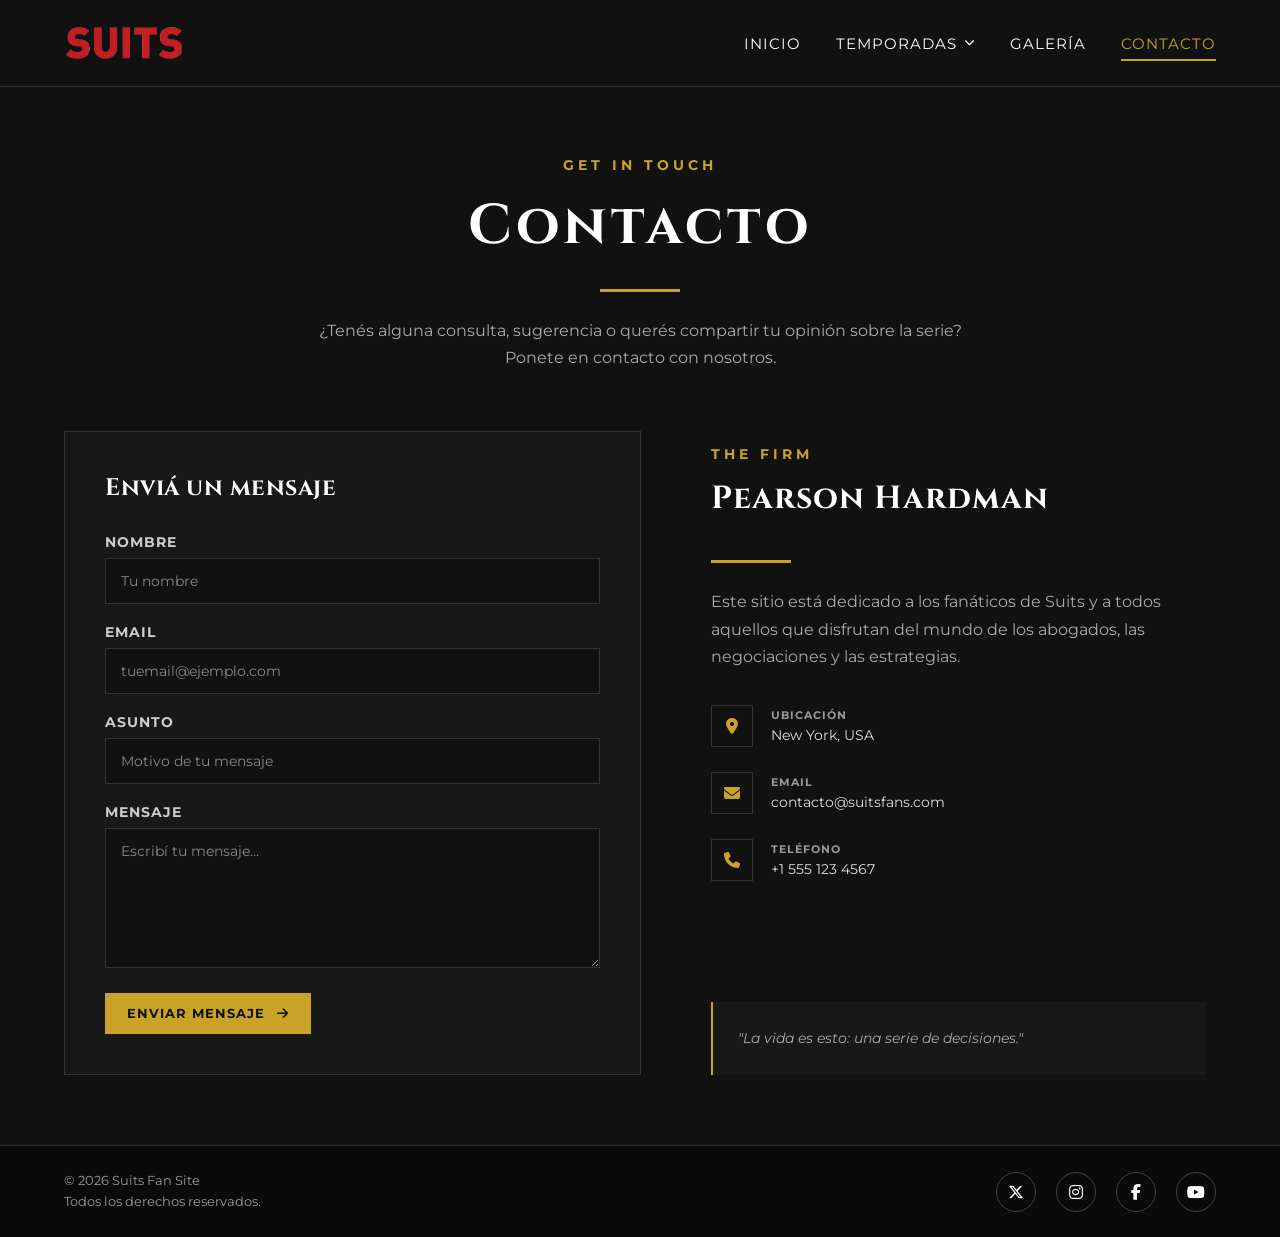
==== commit f81f87f1: "mejoras rendimiento lighthouse" ====
--- a/contacto.html
+++ b/contacto.html
@@ -4,6 +4,7 @@
 <head>
     <meta charset="UTF-8">
     <meta name="viewport" content="width=device-width, initial-scale=1.0">
+    <meta name="description" content="Contactá con el equipo de Suits Fan Site y enviá tus consultas, sugerencias o comentarios.">
 
     <title>Suits | Contacto</title>
 
--- a/CSS/estilos.css
+++ b/CSS/estilos.css
@@ -122,6 +122,7 @@
 
 .logo img {
     display: block;
+
     width: 120px;
     height: auto;
 }
@@ -350,7 +351,7 @@
 }
 
 .dato-introduccion span {
-    color: #777777;
+    color: #999999;
     font-size: 0.75rem;
     letter-spacing: 2px;
 }
@@ -975,9 +976,10 @@
     transform: translateY(0);
 }
 
-/* =========================================
+
+/* =========================================================
    LIGHTBOX
-   ========================================= */
+   ========================================================= */
 
 .lightbox {
     position: fixed;
@@ -1064,7 +1066,7 @@
 .lightbox-siguiente {
     position: absolute;
     z-index: 10;
-    
+
     width: 45px;
     height: 45px;
 
@@ -1111,7 +1113,6 @@
 .lightbox-anterior:hover,
 .lightbox-siguiente:hover {
     color: #c9a227;
-
     border-color: #c9a227;
 }
 
@@ -1121,6 +1122,7 @@
 body.lightbox-abierto {
     overflow: hidden;
 }
+
 
 /* =========================================================
    11. CONTACTO
@@ -1137,9 +1139,7 @@
 }
 
 
-/* =========================================================
-   FORMULARIO
-   ========================================================= */
+/* FORMULARIO */
 
 .formulario-contacto {
     flex: 1;
@@ -1210,7 +1210,7 @@
 
 .campo input::placeholder,
 .campo textarea::placeholder {
-    color: #666666;
+    color: #888888;
 }
 
 .campo input:focus,
@@ -1222,9 +1222,7 @@
 }
 
 
-/* =========================================================
-   BOTÓN DEL FORMULARIO
-   ========================================================= */
+/* BOTÓN DEL FORMULARIO */
 
 .formulario-contacto button {
     width: fit-content;
@@ -1261,9 +1259,7 @@
 }
 
 
-/* =========================================================
-   INFORMACIÓN DE CONTACTO
-   ========================================================= */
+/* INFORMACIÓN DE CONTACTO */
 
 .informacion-contacto {
     flex: 1;
@@ -1295,9 +1291,7 @@
 }
 
 
-/* =========================================================
-   DATOS DE CONTACTO
-   ========================================================= */
+/* DATOS DE CONTACTO */
 
 .datos-contacto {
     display: flex;
@@ -1340,7 +1334,7 @@
 
     margin-bottom: 4px;
 
-    color: #777777;
+    color: #999999;
 
     font-size: 0.7rem;
     font-weight: 700;
@@ -1356,9 +1350,7 @@
 }
 
 
-/* =========================================================
-   FRASE
-   ========================================================= */
+/* FRASE */
 
 .frase-contacto {
     margin-top: auto;
@@ -1378,9 +1370,7 @@
 }
 
 
-/* =========================================================
-   MENSAJE DE ÉXITO
-   ========================================================= */
+/* MENSAJE DE ÉXITO */
 
 .mensaje-exito {
     margin-top: 10px;
@@ -1396,12 +1386,14 @@
     font-size: 0.9rem;
 }
 
+
 /* =========================================================
    12. DETALLE DE TEMPORADA
    ========================================================= */
 
 .detalle-temporada {
     padding: 90px 0;
+
     background-color: #111111;
 }
 
@@ -1460,7 +1452,7 @@
 }
 
 .datos-temporada span {
-    color: #888888;
+    color: #999999;
 
     font-size: 0.7rem;
     font-weight: 700;
@@ -1582,7 +1574,7 @@
 }
 
 .nav-temporada small {
-    color: #777777;
+    color: #999999;
 
     font-size: 0.65rem;
     font-weight: 700;
@@ -1601,6 +1593,7 @@
 
 .nav-temporada i {
     font-size: 0.8rem;
+
     transition: transform 0.3s ease;
 }
 
@@ -1623,8 +1616,7 @@
 }
 
 
-/* AJUSTE DEL TÍTULO
-   Se conserva porque forma parte del ajuste visual actual. */
+/* AJUSTE DEL TÍTULO */
 
 #titulo-temporada {
     margin-right: -20px;
@@ -1713,7 +1705,7 @@
 .info-episodio p {
     margin: 0;
 
-    color: #777777;
+    color: #999999;
 
     font-size: 0.75rem;
     text-transform: uppercase;
@@ -1798,7 +1790,7 @@
 }
 
 .legales {
-    color: #777777;
+    color: #999999;
     font-size: 0.8rem;
     line-height: 1.6;
 }
@@ -1863,7 +1855,156 @@
 
 
 /* =========================================================
-   16. RESPONSIVE — TABLET GRANDE
+   16. DROPDOWN DE TEMPORADAS
+   ========================================================= */
+
+.menu-desplegable {
+    position: relative;
+}
+
+
+/* ENLACE PRINCIPAL */
+
+.enlace-temporadas {
+    display: flex;
+    align-items: center;
+    gap: 7px;
+}
+
+.enlace-temporadas i {
+    font-size: 0.65rem;
+
+    transition: transform 0.3s ease;
+}
+
+
+/* SUBMENÚ */
+
+.menu-desplegable .submenu-temporadas {
+    position: absolute;
+    top: calc(100% + 12px);
+    left: 50%;
+
+    width: 190px;
+    min-width: 190px;
+
+    display: flex;
+    flex-direction: column;
+    gap: 0;
+
+    padding: 8px 0;
+
+    background-color: #181818;
+    border: 1px solid #333333;
+
+    transform: translateX(-50%);
+
+    opacity: 0;
+    visibility: hidden;
+    pointer-events: none;
+
+    transition:
+        opacity 0.25s ease,
+        visibility 0.25s ease;
+
+    z-index: 1000;
+}
+
+
+/* PUENTE INVISIBLE PARA MANTENER EL HOVER */
+
+.menu-desplegable::after {
+    content: "";
+
+    position: absolute;
+    top: 100%;
+    left: -50px;
+
+    width: calc(100% + 100px);
+    height: 12px;
+}
+
+
+/* CONECTOR VISUAL */
+
+.menu-desplegable .submenu-temporadas::before {
+    content: "";
+
+    position: absolute;
+    top: -6px;
+    left: 50%;
+
+    width: 11px;
+    height: 11px;
+
+    background-color: #181818;
+
+    border-left: 1px solid #333333;
+    border-top: 1px solid #333333;
+
+    transform: translateX(-50%) rotate(45deg);
+}
+
+
+/* MOSTRAR SUBMENÚ */
+
+.menu-desplegable:hover .submenu-temporadas,
+.menu-desplegable:focus-within .submenu-temporadas {
+    opacity: 1;
+    visibility: visible;
+    pointer-events: auto;
+}
+
+.menu-desplegable:hover .enlace-temporadas i,
+.menu-desplegable:focus-within .enlace-temporadas i {
+    transform: rotate(180deg);
+}
+
+
+/* OPCIONES DEL SUBMENÚ */
+
+.menu-desplegable .submenu-temporadas li {
+    width: 100%;
+}
+
+.menu-desplegable .submenu-temporadas li a {
+    display: block;
+
+    width: 100%;
+
+    padding: 10px 20px;
+
+    color: #cccccc;
+
+    font-family: "Montserrat", sans-serif;
+    font-size: 0.78rem;
+    font-weight: 500;
+
+    text-transform: uppercase;
+    letter-spacing: 0.5px;
+
+    white-space: nowrap;
+
+    transition:
+        color 0.25s ease,
+        background-color 0.25s ease,
+        padding-left 0.25s ease;
+}
+
+.menu-desplegable .submenu-temporadas li a::after {
+    display: none;
+}
+
+.menu-desplegable .submenu-temporadas li a:hover {
+    color: #c9a227;
+    background-color: #222222;
+
+    padding-left: 25px;
+}
+
+
+/* =========================================================
+   17. RESPONSIVE — TABLET GRANDE
    ========================================================= */
 
 @media (max-width: 900px) {
@@ -1904,10 +2045,11 @@
 
 
 /* =========================================================
-   17. RESPONSIVE — TABLET / CELULAR
+   18. RESPONSIVE — TABLET / CELULAR
    ========================================================= */
 
 @media (max-width: 800px) {
+
     /* HEADER */
 
     .header-contenido {
@@ -2135,66 +2277,69 @@
         height: 520px;
     }
 
-    /* DROPDOWN DE TEMPORADAS EN MOBILE */
-
-.menu-desplegable {
-    width: 100%;
-}
-
-.enlace-temporadas {
-    justify-content: center;
-}
-
-.submenu-temporadas {
-    position: static;
-
-    width: 100%;
-    min-width: 0;
-
-    padding: 5px 0;
-
-    background-color: #151515;
-
-    border: none;
-
-    transform: none;
-
-    opacity: 1;
-    visibility: visible;
-
-    pointer-events: auto;
-
-    display: none;
-}
-
-.submenu-temporadas::before {
-    display: none;
-}
-
-.menu-desplegable.submenu-abierto .submenu-temporadas {
-    display: flex;
-}
-
-.menu-desplegable.submenu-abierto .enlace-temporadas i {
-    transform: rotate(180deg);
-}
-
-.submenu-temporadas li a {
-    padding: 10px;
-
-    text-align: center;
-
-    font-size: 0.75rem;
-}
-
-.submenu-temporadas li a:hover {
-    padding-left: 10px;
-}
+
+    /* DROPDOWN DE TEMPORADAS */
+
+    .menu-desplegable {
+        width: 100%;
+    }
+
+    .enlace-temporadas {
+        justify-content: center;
+    }
+
+    .menu-desplegable .submenu-temporadas {
+        position: static;
+
+        width: 100%;
+        min-width: 0;
+
+        display: none;
+
+        padding: 5px 0;
+
+        background-color: #151515;
+        border: none;
+
+        transform: none;
+
+        opacity: 1;
+        visibility: visible;
+        pointer-events: auto;
+    }
+
+    .menu-desplegable .submenu-temporadas::before {
+        display: none;
+    }
+
+    .menu-desplegable::after {
+        display: none;
+    }
+
+    .menu-desplegable.submenu-abierto .submenu-temporadas {
+        display: flex;
+    }
+
+    .menu-desplegable.submenu-abierto .enlace-temporadas i {
+        transform: rotate(180deg);
+    }
+
+    .menu-desplegable .submenu-temporadas li a {
+        padding: 10px;
+
+        text-align: center;
+
+        font-size: 0.75rem;
+    }
+
+    .menu-desplegable .submenu-temporadas li a:hover {
+        padding-left: 10px;
+    }
 }
 
 
 /* =========================================================
-   18. RESPONSIVE — CELULAR
+   19. RESPONSIVE — CELULAR
    ========================================================= */
 
 @media (max-width: 600px) {
@@ -2357,51 +2502,52 @@
         font-size: 0.82rem;
     }
 
+
     /* LIGHTBOX */
 
-.lightbox {
-    padding: 25px 15px;
-}
-
-.lightbox-contenido {
-    max-width: 90vw;
-}
-
-.lightbox-contenido img {
-    max-height: 65vh;
-}
-
-.lightbox-cerrar {
-    top: 15px;
-    right: 15px;
-}
-
-.lightbox-anterior,
-.lightbox-siguiente {
-    width: 38px;
-    height: 38px;
-}
-
-.lightbox-anterior {
-    left: 10px;
-}
-
-.lightbox-siguiente {
-    right: 10px;
-}
-
-.lightbox-info h2 {
-    font-size: 1.05rem;
-}
-
-.lightbox-info p {
-    font-size: 0.75rem;
-}
+    .lightbox {
+        padding: 25px 15px;
+    }
+
+    .lightbox-contenido {
+        max-width: 90vw;
+    }
+
+    .lightbox-contenido img {
+        max-height: 65vh;
+    }
+
+    .lightbox-cerrar {
+        top: 15px;
+        right: 15px;
+    }
+
+    .lightbox-anterior,
+    .lightbox-siguiente {
+        width: 38px;
+        height: 38px;
+    }
+
+    .lightbox-anterior {
+        left: 10px;
+    }
+
+    .lightbox-siguiente {
+        right: 10px;
+    }
+
+    .lightbox-info h2 {
+        font-size: 1.05rem;
+    }
+
+    .lightbox-info p {
+        font-size: 0.75rem;
+    }
 }
 
 
 /* =========================================================
-   19. RESPONSIVE — CELULAR PEQUEÑO
+   20. RESPONSIVE — CELULAR PEQUEÑO
    ========================================================= */
 
 @media (max-width: 480px) {
@@ -2500,6 +2646,11 @@
     }
 }
 
+
+/* =========================================================
+   AJUSTES DE IMÁGENES DE EPISODIOS
+   ========================================================= */
+
 .imagen-4 {
     object-position: center 20%;
 }
@@ -2507,348 +2658,3 @@
 .imagen-8 {
     object-position: center 0%;
 }
-
-/* =========================================================
-   DROPDOWN DE TEMPORADAS
-   ========================================================= */
-
-.menu-desplegable {
-    position: relative;
-}
-
-
-/* ENLACE PRINCIPAL */
-
-.enlace-temporadas {
-    display: flex;
-    align-items: center;
-    gap: 7px;
-}
-
-.enlace-temporadas i {
-    font-size: 0.65rem;
-    transition: transform 0.3s ease;
-}
-
-
-/* SUBMENÚ */
-
-.submenu-temporadas {
-    position: absolute;
-    top: 100%;
-    left: 50%;
-
-    min-width: 190px;
-
-    display: flex;
-    flex-direction: column;
-
-    padding: 8px 0;
-
-    background-color: #181818;
-    border: 1px solid #333333;
-
-    transform: translateX(-50%) translateY(-10px);
-
-    opacity: 0;
-    visibility: hidden;
-
-    pointer-events: none;
-
-    transition:
-        opacity 0.25s ease,
-        transform 0.25s ease,
-        visibility 0.25s ease;
-
-    z-index: 1000;
-}
-
-
-/* PEQUEÑO CONECTOR CON EL NAV */
-
-.submenu-temporadas::before {
-    content: "";
-
-    position: absolute;
-
-    top: -6px;
-    left: 50%;
-
-    width: 11px;
-    height: 11px;
-
-    background-color: #181818;
-
-    border-left: 1px solid #333333;
-    border-top: 1px solid #333333;
-
-    transform: translateX(-50%) rotate(45deg);
-}
-
-
-/* MOSTRAR SUBMENÚ */
-
-.menu-desplegable:hover .submenu-temporadas,
-.menu-desplegable:focus-within .submenu-temporadas {
-    opacity: 1;
-    visibility: visible;
-
-    pointer-events: auto;
-
-    transform: translateX(-50%) translateY(0);
-}
-
-.menu-desplegable:hover .enlace-temporadas i,
-.menu-desplegable:focus-within .enlace-temporadas i {
-    transform: rotate(180deg);
-}
-
-
-/* OPCIONES DEL SUBMENÚ */
-
-.submenu-temporadas li {
-    width: 100%;
-}
-
-.submenu-temporadas li a {
-    display: block;
-
-    width: 100%;
-
-    padding: 10px 20px;
-
-    color: #cccccc;
-
-    font-family: "Montserrat", sans-serif;
-    font-size: 0.78rem;
-    font-weight: 500;
-
-    text-transform: uppercase;
-    letter-spacing: 0.5px;
-
-    white-space: nowrap;
-
-    transition:
-        color 0.25s ease,
-        background-color 0.25s ease,
-        padding-left 0.25s ease;
-}
-
-.submenu-temporadas li a::after {
-    display: none;
-}
-
-.submenu-temporadas li a:hover {
-    color: #c9a227;
-    background-color: #222222;
-
-    padding-left: 25px;
-}
-
-/* =========================================================
-   DROPDOWN DE TEMPORADAS
-   ========================================================= */
-
-.menu-desplegable {
-    position: relative;
-}
-
-
-/* ENLACE PRINCIPAL */
-
-.enlace-temporadas {
-    display: flex;
-    align-items: center;
-    gap: 7px;
-}
-
-.enlace-temporadas i {
-    font-size: 0.65rem;
-    transition: transform 0.3s ease;
-}
-
-
-/* SUBMENÚ */
-
-.menu-desplegable .submenu-temporadas {
-    position: absolute;
-    top: calc(100% + 12px);
-    left: 50%;
-
-    width: 190px;
-    min-width: 190px;
-
-    display: flex;
-    flex-direction: column;
-    gap: 0;
-
-    padding: 8px 0;
-
-    background-color: #181818;
-    border: 1px solid #333333;
-
-    transform: translateX(-50%);
-
-    opacity: 0;
-    visibility: hidden;
-    pointer-events: none;
-
-    transition:
-        opacity 0.25s ease,
-        visibility 0.25s ease;
-
-    z-index: 1000;
-}
-
-.menu-desplegable::after {
-    content: "";
-    position: absolute;
-    top: 100%;
-    left: 0;
-    width: 100%;
-    height: 12px;
-}
-
-
-/* PEQUEÑO CONECTOR CON EL NAV */
-
-.menu-desplegable .submenu-temporadas::before {
-    content: "";
-
-    position: absolute;
-
-    top: -6px;
-    left: 50%;
-
-    width: 11px;
-    height: 11px;
-
-    background-color: #181818;
-
-    border-left: 1px solid #333333;
-    border-top: 1px solid #333333;
-
-    transform: translateX(-50%) rotate(45deg);
-}
-
-
-/* MOSTRAR SUBMENÚ */
-
-.menu-desplegable:hover .submenu-temporadas,
-.menu-desplegable:focus-within .submenu-temporadas {
-    opacity: 1;
-    visibility: visible;
-
-    pointer-events: auto;
-
-    transform: translateX(-50%) translateY(0);
-}
-
-.menu-desplegable:hover .enlace-temporadas i,
-.menu-desplegable:focus-within .enlace-temporadas i {
-    transform: rotate(180deg);
-}
-
-
-/* OPCIONES DEL SUBMENÚ */
-
-.menu-desplegable .submenu-temporadas li {
-    width: 100%;
-}
-
-.menu-desplegable .submenu-temporadas li a {
-    display: block;
-
-    width: 100%;
-
-    padding: 10px 20px;
-
-    color: #cccccc;
-
-    font-family: "Montserrat", sans-serif;
-    font-size: 0.78rem;
-    font-weight: 500;
-
-    text-transform: uppercase;
-    letter-spacing: 0.5px;
-
-    white-space: nowrap;
-
-    transition:
-        color 0.25s ease,
-        background-color 0.25s ease,
-        padding-left 0.25s ease;
-}
-
-.menu-desplegable .submenu-temporadas li a::after {
-    display: none;
-}
-
-.menu-desplegable .submenu-temporadas li a:hover {
-    color: #c9a227;
-    background-color: #222222;
-
-    padding-left: 25px;
-}
-
-
-/* =========================================================
-   DROPDOWN — MOBILE
-   ========================================================= */
-
-@media (max-width: 800px) {
-
-    .menu-desplegable {
-        width: 100%;
-    }
-
-    .enlace-temporadas {
-        justify-content: center;
-    }
-
-    .menu-desplegable .submenu-temporadas {
-        position: static;
-
-        width: 100%;
-        min-width: 0;
-
-        padding: 5px 0;
-
-        background-color: #151515;
-
-        border: none;
-
-        transform: none;
-
-        opacity: 1;
-        visibility: visible;
-
-        pointer-events: auto;
-
-        display: none;
-    }
-
-    .menu-desplegable .submenu-temporadas::before {
-        display: none;
-    }
-
-    .menu-desplegable.submenu-abierto .submenu-temporadas {
-        display: flex;
-    }
-
-    .menu-desplegable.submenu-abierto .enlace-temporadas i {
-        transform: rotate(180deg);
-    }
-
-    .menu-desplegable .submenu-temporadas li a {
-        padding: 10px;
-
-        text-align: center;
-
-        font-size: 0.75rem;
-    }
-
-    .menu-desplegable .submenu-temporadas li a:hover {
-        padding-left: 10px;
-    }
-}
